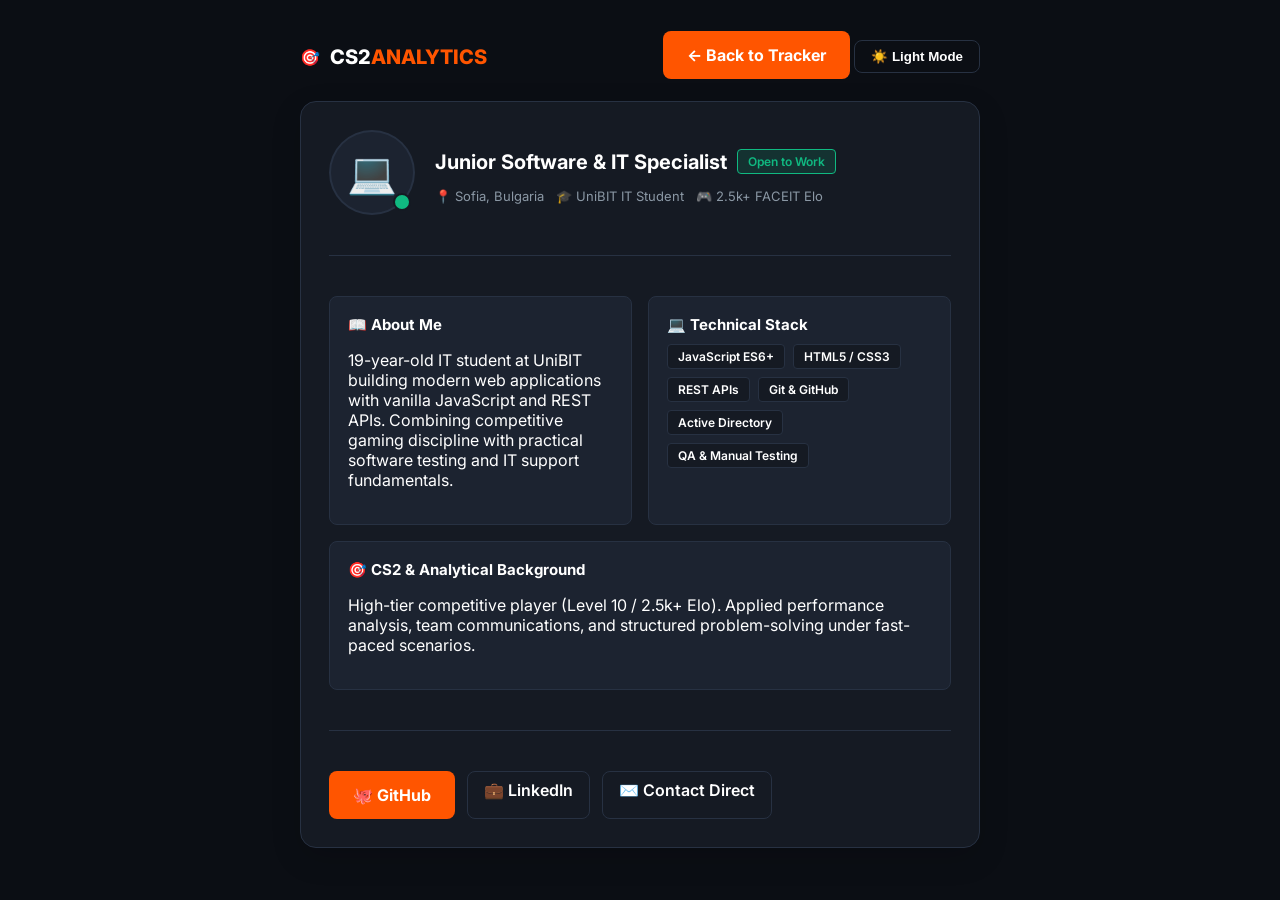
==== cs2-app-stats/index2.html @ f9d3f063 "Move project files and add api route" ====
<!DOCTYPE html>
<html lang="en" data-theme="dark">
<head>
  <meta charset="UTF-8">
  <meta name="viewport" content="width=device-width, initial-scale=1.0">
  <title>Developer Portfolio | CS2 Analytics</title>
  <link rel="stylesheet" href="style.css">
  <link href="https://fonts.googleapis.com/css2?family=Inter:wght@400;600;700;800&display=swap" rel="stylesheet">
  <script src="app.js" defer></script>
</head>
<body>

  <div class="app-container">
    
    <!-- Navbar -->
    <header class="navbar">
      <div class="logo">
        <span class="logo-icon">🎯</span>
        <h1>CS2<span>ANALYTICS</span></h1>
      </div>
      <div class="nav-actions">
        <a href="index.html" class="btn-primary nav-link">← Back to Tracker</a>
        <button id="theme-toggle" class="btn-secondary">☀️ Light Mode</button>
      </div>
    </header>

    <!-- Main Profile Card -->
    <main class="card dev-card">
      
      <!-- Hero Banner -->
      <div class="dev-header">
        <div class="dev-avatar-container">
          <div class="dev-avatar">💻</div>
          <span class="status-indicator" title="Available for hire"></span>
        </div>
        <div class="dev-intro">
          <div class="dev-title-row">
            <h2>Junior Software & IT Specialist</h2>
            <span class="badge badge-recruiter">Open to Work</span>
            <br>
            <br>
          </div>
          <div class="dev-meta">
            <span>📍 Sofia, Bulgaria</span>
            <span>🎓 UniBIT IT Student</span>
            <span>🎮 2.5k+ FACEIT Elo</span>
          </div>
        </div>
      </div>

      <hr class="divider">

      <!-- Highlights Grid -->
      <div class="dev-grid">
        
        <!-- About Section -->
        <div class="dev-box">
          <h3>📖 About Me</h3>
          <p class="bio-text">
            19-year-old IT student at UniBIT building modern web applications with vanilla JavaScript and REST APIs. Combining competitive gaming discipline with practical software testing and IT support fundamentals.
          </p>
        </div>

        <!-- Technical Skills -->
        <div class="dev-box">
          <h3>💻 Technical Stack</h3>
          <div class="tech-tags">
            <span class="tech-tag">JavaScript ES6+</span>
            <span class="tech-tag">HTML5 / CSS3</span>
            <span class="tech-tag">REST APIs</span>
            <span class="tech-tag">Git & GitHub</span>
            <span class="tech-tag">Active Directory</span>
            <span class="tech-tag">QA & Manual Testing</span>
          </div>
        </div>

      </div>

      <!-- Gaming & Analytical Mindset -->
      <div class="dev-box highlight-box">
        <h3>🎯 CS2 & Analytical Background</h3>
        <p class="bio-text">
          High-tier competitive player (Level 10 / 2.5k+ Elo). Applied performance analysis, team communications, and structured problem-solving under fast-paced scenarios.
        </p>
      </div>

      <hr class="divider">

      <!-- Recruiter Actions -->
      <div class="action-footer">
        <a href="https://github.com/Xnation19" target="_blank" rel="noopener noreferrer" class="btn-primary link-btn">
          <span>🐙</span> GitHub
        </a>
        
        <a href="https://www.linkedin.com/in/yanis-istaliyanov-aaa4543a5/" target="_blank" rel="noopener noreferrer" class="btn-secondary link-btn">
          <span>💼</span> LinkedIn
        </a>
        <a href="https://mail.google.com/mail/?view=cm&fs=1&to=yanisistaliyanov07@gmail.com" target="_blank" rel="noopener noreferrer" class="btn-secondary link-btn">
  <span>✉️</span> Contact Direct
</a>
      </div>

    </main>

  </div>

</body>
</html>
---- cs2-app-stats/style.css ----
:root {
  --bg-color: #0b0e14;
  --card-bg: #151a23;
  --box-bg: #1c2330;
  --text-primary: #ffffff;
  --text-secondary: #8b98a5;
  --accent-orange: #ff5500;
  --border-color: #273142;
  --radius-lg: 16px;
  --radius-sm: 8px;
  
  /* 1. Global smooth transition speed */
  --transition-speed: 0.35s ease-in-out;
}

[data-theme="light"] {
  --bg-color: #f3f5f8;
  --card-bg: #ffffff;
  --box-bg: #f8fafc;
  --text-primary: #0f172a;
  --text-secondary: #64748b;
  --border-color: #e2e8f0;
}

/* 2. Apply smooth transition to all color-changing elements */
body, 
.card, 
.stat-box, 
input, 
.btn-secondary, 
.badge, 
.divider {
  transition: background-color var(--transition-speed), 
              color var(--transition-speed), 
              border-color var(--transition-speed),
              box-shadow var(--transition-speed);
}

body {
  background-color: var(--bg-color);
  color: var(--text-primary);
  font-family: 'Inter', sans-serif;
  margin: 0;
  padding: 40px 20px;
  display: flex;
  justify-content: center;
}

.app-container { width: 100%; max-width: 680px; }
.navbar { display: flex; justify-content: space-between; align-items: center; margin-bottom: 28px; }
.logo { display: flex; align-items: center; gap: 10px; }
.logo h1 { font-size: 20px; font-weight: 800; margin: 0; }
.logo h1 span { color: var(--accent-orange); }

.btn-secondary { 
  background: transparent; 
  border: 1px solid var(--border-color); 
  color: var(--text-primary); 
  padding: 8px 16px; 
  border-radius: var(--radius-sm); 
  font-weight: 600; 
  cursor: pointer; 
}

.search-section { margin-bottom: 24px; }
.search-bar { display: flex; gap: 12px; }

input { 
  flex: 1; 
  padding: 14px 18px; 
  border-radius: var(--radius-sm); 
  border: 1px solid var(--border-color); 
  background: var(--card-bg); 
  color: var(--text-primary); 
  font-size: 15px; 
  outline: none; 
}

.btn-primary { 
  background-color: var(--accent-orange); 
  color: #fff; 
  border: none; 
  padding: 14px 24px; 
  border-radius: var(--radius-sm); 
  font-weight: 700; 
  cursor: pointer; 
  transition: transform 0.1s ease, background-color 0.2s ease;
}

.btn-primary:active {
  transform: scale(0.97);
}

.card { 
  background-color: var(--card-bg); 
  border: 1px solid var(--border-color); 
  border-radius: var(--radius-lg); 
  padding: 28px; 
  box-shadow: 0 10px 30px rgba(0,0,0,0.15);
}

.player-banner { display: flex; align-items: center; gap: 20px; }
#player-avatar { width: 80px; height: 80px; border-radius: 50%; border: 3px solid var(--accent-orange); object-fit: cover; }
.badges { display: flex; gap: 8px; }
.badge { background: var(--box-bg); border: 1px solid var(--border-color); color: var(--text-secondary); padding: 4px 10px; border-radius: 4px; font-size: 12px; font-weight: 600; }
.badge-lvl10 { background: rgba(255, 85, 0, 0.15); color: var(--accent-orange); border-color: var(--accent-orange); }
.divider { border: none; border-top: 1px solid var(--border-color); margin: 24px 0; }
.stats-grid { display: grid; grid-template-columns: repeat(2, 1fr); gap: 16px; }
.stat-box { background: var(--box-bg); padding: 18px; border-radius: var(--radius-sm); border: 1px solid var(--border-color); text-align: center; }
.stat-label { display: block; font-size: 13px; color: var(--text-secondary); font-weight: 600; margin-bottom: 6px; }
.stat-value { font-size: 24px; font-weight: 800; color: var(--text-primary); }
#stat-elo { color: var(--accent-orange); } 

a {
  text-decoration: none;
}


.action-footer {
  display: flex;
  gap: 12px; 
  flex-wrap: wrap; 
}



/* --- Developer Portfolio Styles (index2.html) --- */
.dev-card {
  display: flex;
  flex-direction: column;
  gap: 16px;
}

.dev-header {
  display: flex;
  align-items: center;
  gap: 20px;
}

.dev-avatar-container {
  position: relative;
  font-size: 40px;
  background: var(--box-bg);
  padding: 16px;
  border-radius: 50%;
  border: 2px solid var(--border-color);
  display: flex;
  align-items: center;
  justify-content: center;
}

.status-indicator {
  position: absolute;
  bottom: 2px;
  right: 2px;
  width: 14px;
  height: 14px;
  background-color: #10b981;
  border: 2px solid var(--card-bg);
  border-radius: 50%;
}

.dev-title-row {
  display: flex;
  align-items: center;
  gap: 10px;
  flex-wrap: wrap;
}

.dev-title-row h2 {
  margin: 0;
  font-size: 20px;
}

.badge-recruiter {
  background: rgba(16, 185, 129, 0.15);
  color: #10b981;
  border: 1px solid #10b981;
}

.dev-meta {
  display: flex;
  gap: 12px;
  font-size: 13px;
  color: var(--text-secondary);
  margin-top: 6px;
  flex-wrap: wrap;
}

.dev-grid {
  display: grid;
  grid-template-columns: repeat(auto-fit, minmax(260px, 1fr));
  gap: 16px;
}

.dev-box {
  background: var(--box-bg);
  padding: 18px;
  border-radius: var(--radius-sm);
  border: 1px solid var(--border-color);
}

.dev-box h3 {
  margin-top: 0;
  margin-bottom: 10px;
  font-size: 15px;
}

.tech-tags {
  display: flex;
  flex-wrap: wrap;
  gap: 8px;
}

.tech-tag {
  background: var(--card-bg);
  border: 1px solid var(--border-color);
  color: var(--text-primary);
  padding: 4px 10px;
  border-radius: 4px;
  font-size: 12px;
  font-weight: 600;
}
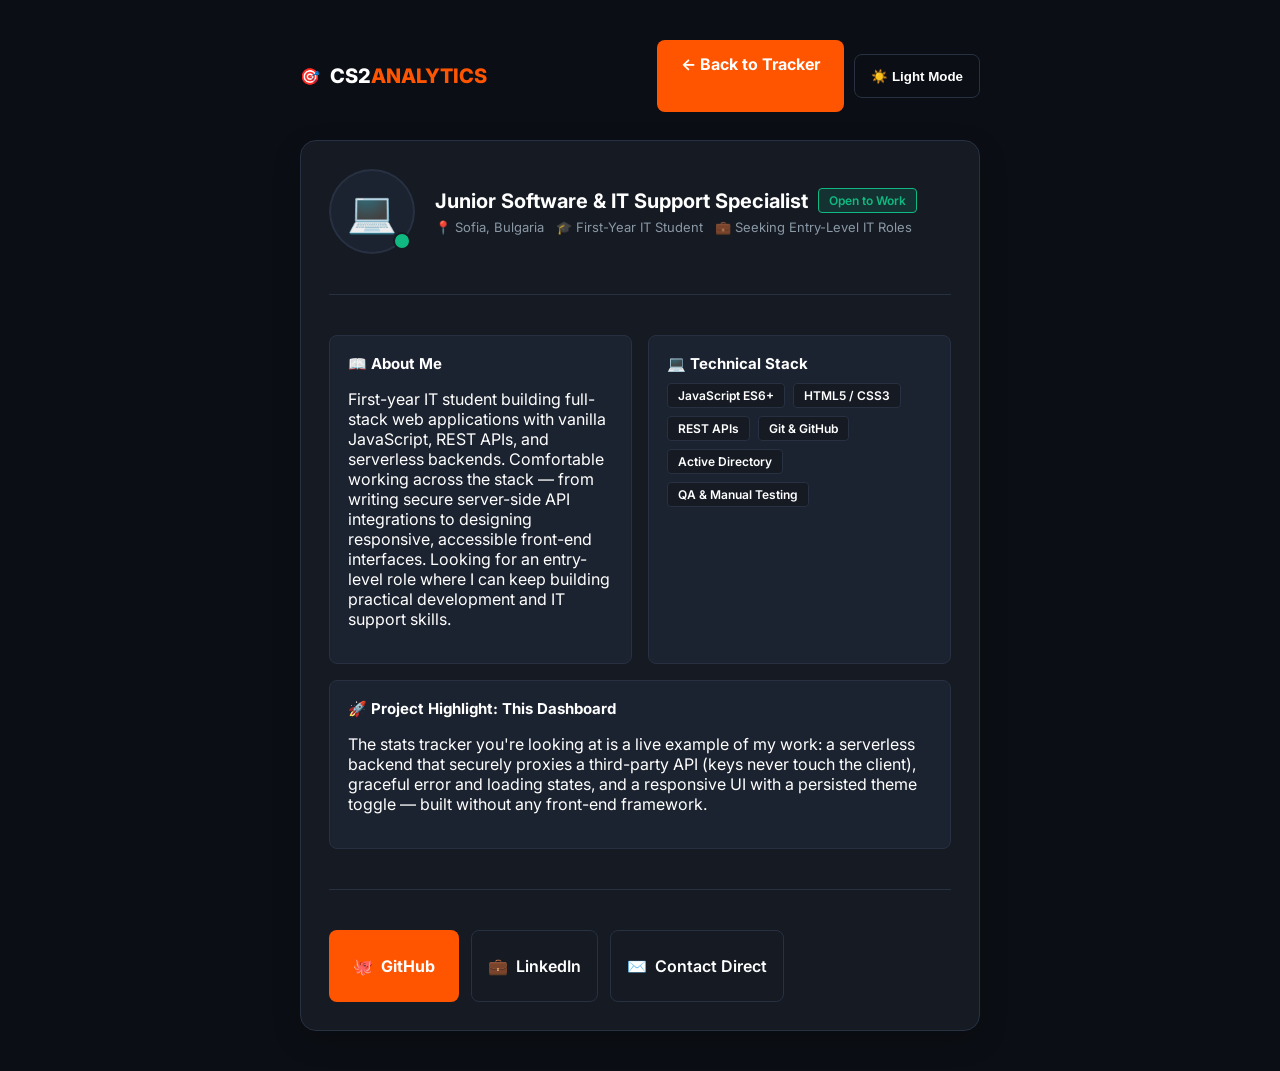
==== commit 1ba749e5: "updated code (polished)" ====
--- a/cs2-app-stats/index2.html
+++ b/cs2-app-stats/index2.html
@@ -35,15 +35,13 @@
         </div>
         <div class="dev-intro">
           <div class="dev-title-row">
-            <h2>Junior Software & IT Specialist</h2>
+            <h2>Junior Software & IT Support Specialist</h2>
             <span class="badge badge-recruiter">Open to Work</span>
-            <br>
-            <br>
           </div>
           <div class="dev-meta">
             <span>📍 Sofia, Bulgaria</span>
-            <span>🎓 UniBIT IT Student</span>
-            <span>🎮 2.5k+ FACEIT Elo</span>
+            <span>🎓 First-Year IT Student</span>
+            <span>💼 Seeking Entry-Level IT Roles</span>
           </div>
         </div>
       </div>
@@ -57,7 +55,7 @@
         <div class="dev-box">
           <h3>📖 About Me</h3>
           <p class="bio-text">
-            19-year-old IT student at UniBIT building modern web applications with vanilla JavaScript and REST APIs. Combining competitive gaming discipline with practical software testing and IT support fundamentals.
+            First-year IT student building full-stack web applications with vanilla JavaScript, REST APIs, and serverless backends. Comfortable working across the stack — from writing secure server-side API integrations to designing responsive, accessible front-end interfaces. Looking for an entry-level role where I can keep building practical development and IT support skills.
           </p>
         </div>
 
@@ -76,11 +74,11 @@
 
       </div>
 
-      <!-- Gaming & Analytical Mindset -->
+      <!-- Project Highlight -->
       <div class="dev-box highlight-box">
-        <h3>🎯 CS2 & Analytical Background</h3>
+        <h3>🚀 Project Highlight: This Dashboard</h3>
         <p class="bio-text">
-          High-tier competitive player (Level 10 / 2.5k+ Elo). Applied performance analysis, team communications, and structured problem-solving under fast-paced scenarios.
+          The stats tracker you're looking at is a live example of my work: a serverless backend that securely proxies a third-party API (keys never touch the client), graceful error and loading states, and a responsive UI with a persisted theme toggle — built without any front-end framework.
         </p>
       </div>
 
--- a/cs2-app-stats/style.css
+++ b/cs2-app-stats/style.css
@@ -8,8 +8,6 @@
   --border-color: #273142;
   --radius-lg: 16px;
   --radius-sm: 8px;
-  
-  /* 1. Global smooth transition speed */
   --transition-speed: 0.35s ease-in-out;
 }
 
@@ -22,16 +20,9 @@
   --border-color: #e2e8f0;
 }
 
-/* 2. Apply smooth transition to all color-changing elements */
-body, 
-.card, 
-.stat-box, 
-input, 
-.btn-secondary, 
-.badge, 
-.divider {
-  transition: background-color var(--transition-speed), 
-              color var(--transition-speed), 
+body, .card, .stat-box, input, .btn-secondary, .badge, .divider {
+  transition: background-color var(--transition-speed),
+              color var(--transition-speed),
               border-color var(--transition-speed),
               box-shadow var(--transition-speed);
 }
@@ -48,56 +39,94 @@
 
 .app-container { width: 100%; max-width: 680px; }
 .navbar { display: flex; justify-content: space-between; align-items: center; margin-bottom: 28px; }
+.nav-actions { display: flex; align-items: center; gap: 10px; }
 .logo { display: flex; align-items: center; gap: 10px; }
 .logo h1 { font-size: 20px; font-weight: 800; margin: 0; }
 .logo h1 span { color: var(--accent-orange); }
 
-.btn-secondary { 
-  background: transparent; 
-  border: 1px solid var(--border-color); 
-  color: var(--text-primary); 
-  padding: 8px 16px; 
-  border-radius: var(--radius-sm); 
-  font-weight: 600; 
-  cursor: pointer; 
+.btn-secondary {
+  background: transparent;
+  border: 1px solid var(--border-color);
+  color: var(--text-primary);
+  padding: 8px 16px;
+  border-radius: var(--radius-sm);
+  font-weight: 600;
+  cursor: pointer;
 }
 
 .search-section { margin-bottom: 24px; }
 .search-bar { display: flex; gap: 12px; }
 
-input { 
-  flex: 1; 
-  padding: 14px 18px; 
-  border-radius: var(--radius-sm); 
-  border: 1px solid var(--border-color); 
-  background: var(--card-bg); 
-  color: var(--text-primary); 
-  font-size: 15px; 
-  outline: none; 
-}
-
-.btn-primary { 
-  background-color: var(--accent-orange); 
-  color: #fff; 
-  border: none; 
-  padding: 14px 24px; 
-  border-radius: var(--radius-sm); 
-  font-weight: 700; 
-  cursor: pointer; 
+input {
+  flex: 1;
+  padding: 14px 18px;
+  border-radius: var(--radius-sm);
+  border: 1px solid var(--border-color);
+  background: var(--card-bg);
+  color: var(--text-primary);
+  font-size: 16px;
+  outline: none;
+}
+
+.btn-primary {
+  background-color: var(--accent-orange);
+  color: #fff;
+  border: none;
+  padding: 14px 24px;
+  border-radius: var(--radius-sm);
+  font-weight: 700;
+  cursor: pointer;
+  min-height: 44px;
   transition: transform 0.1s ease, background-color 0.2s ease;
 }
 
-.btn-primary:active {
-  transform: scale(0.97);
-}
-
-.card { 
-  background-color: var(--card-bg); 
-  border: 1px solid var(--border-color); 
-  border-radius: var(--radius-lg); 
-  padding: 28px; 
+.btn-secondary, .theme-toggle, #search-btn { min-height: 44px; }
+
+.player-identity h2 {
+  max-width: 100%;
+  overflow: hidden;
+  text-overflow: ellipsis;
+  white-space: nowrap;
+}
+
+.btn-primary:active { transform: scale(0.97); }
+
+.card {
+  background-color: var(--card-bg);
+  border: 1px solid var(--border-color);
+  border-radius: var(--radius-lg);
+  padding: 28px;
   box-shadow: 0 10px 30px rgba(0,0,0,0.15);
 }
+
+.hidden { display: none !important; }
+
+.error-banner {
+  margin-top: 12px;
+  padding: 12px 16px;
+  border-radius: var(--radius-sm);
+  background: rgba(239, 68, 68, 0.12);
+  border: 1px solid #ef4444;
+  color: #ef4444;
+  font-size: 14px;
+  font-weight: 600;
+}
+
+.spinner {
+  display: inline-block;
+  width: 14px;
+  height: 14px;
+  border: 2px solid rgba(255, 255, 255, 0.4);
+  border-top-color: #fff;
+  border-radius: 50%;
+  animation: spin 0.6s linear infinite;
+  margin-right: 8px;
+  vertical-align: middle;
+}
+
+@keyframes spin { to { transform: rotate(360deg); } }
+
+.btn-primary:disabled { opacity: 0.7; cursor: not-allowed; }
 
 .player-banner { display: flex; align-items: center; gap: 20px; }
 #player-avatar { width: 80px; height: 80px; border-radius: 50%; border: 3px solid var(--accent-orange); object-fit: cover; }
@@ -109,33 +138,15 @@
 .stat-box { background: var(--box-bg); padding: 18px; border-radius: var(--radius-sm); border: 1px solid var(--border-color); text-align: center; }
 .stat-label { display: block; font-size: 13px; color: var(--text-secondary); font-weight: 600; margin-bottom: 6px; }
 .stat-value { font-size: 24px; font-weight: 800; color: var(--text-primary); }
-#stat-elo { color: var(--accent-orange); } 
-
-a {
-  text-decoration: none;
-}
-
-
-.action-footer {
-  display: flex;
-  gap: 12px; 
-  flex-wrap: wrap; 
-}
-
-
-
-/* --- Developer Portfolio Styles (index2.html) --- */
-.dev-card {
-  display: flex;
-  flex-direction: column;
-  gap: 16px;
-}
-
-.dev-header {
-  display: flex;
-  align-items: center;
-  gap: 20px;
-}
+#stat-elo { color: var(--accent-orange); }
+
+a { text-decoration: none; }
+
+.action-footer { display: flex; gap: 12px; flex-wrap: wrap; }
+.link-btn { display: inline-flex; align-items: center; gap: 8px; }
+
+.dev-card { display: flex; flex-direction: column; gap: 16px; }
+.dev-header { display: flex; align-items: center; gap: 20px; }
 
 .dev-avatar-container {
   position: relative;
@@ -160,64 +171,39 @@
   border-radius: 50%;
 }
 
-.dev-title-row {
-  display: flex;
-  align-items: center;
-  gap: 10px;
-  flex-wrap: wrap;
-}
-
-.dev-title-row h2 {
-  margin: 0;
-  font-size: 20px;
-}
-
-.badge-recruiter {
-  background: rgba(16, 185, 129, 0.15);
-  color: #10b981;
-  border: 1px solid #10b981;
-}
-
-.dev-meta {
-  display: flex;
-  gap: 12px;
-  font-size: 13px;
-  color: var(--text-secondary);
-  margin-top: 6px;
-  flex-wrap: wrap;
-}
-
-.dev-grid {
-  display: grid;
-  grid-template-columns: repeat(auto-fit, minmax(260px, 1fr));
-  gap: 16px;
-}
-
-.dev-box {
-  background: var(--box-bg);
-  padding: 18px;
-  border-radius: var(--radius-sm);
-  border: 1px solid var(--border-color);
-}
-
-.dev-box h3 {
-  margin-top: 0;
-  margin-bottom: 10px;
-  font-size: 15px;
-}
-
-.tech-tags {
-  display: flex;
-  flex-wrap: wrap;
-  gap: 8px;
-}
-
-.tech-tag {
-  background: var(--card-bg);
-  border: 1px solid var(--border-color);
-  color: var(--text-primary);
-  padding: 4px 10px;
-  border-radius: 4px;
-  font-size: 12px;
-  font-weight: 600;
+.dev-title-row { display: flex; align-items: center; gap: 10px; flex-wrap: wrap; }
+.dev-title-row h2 { margin: 0; font-size: 20px; }
+.badge-recruiter { background: rgba(16, 185, 129, 0.15); color: #10b981; border: 1px solid #10b981; }
+.dev-meta { display: flex; gap: 12px; font-size: 13px; color: var(--text-secondary); margin-top: 6px; flex-wrap: wrap; }
+.dev-grid { display: grid; grid-template-columns: repeat(auto-fit, minmax(260px, 1fr)); gap: 16px; }
+.dev-box { background: var(--box-bg); padding: 18px; border-radius: var(--radius-sm); border: 1px solid var(--border-color); }
+.dev-box h3 { margin-top: 0; margin-bottom: 10px; font-size: 15px; }
+.tech-tags { display: flex; flex-wrap: wrap; gap: 8px; }
+.tech-tag { background: var(--card-bg); border: 1px solid var(--border-color); color: var(--text-primary); padding: 4px 10px; border-radius: 4px; font-size: 12px; font-weight: 600; }
+
+@media (max-width: 660px) {
+  body { padding: 20px 12px; }
+  .navbar { flex-wrap: wrap; gap: 12px; }
+  .nav-actions { width: 100%; }
+  .nav-actions .nav-link { flex: 1; text-align: center; }
+  .search-bar { flex-direction: column; }
+  .btn-primary { width: 100%; }
+  .card { padding: 20px; }
+  .player-banner { gap: 14px; }
+  #player-avatar { width: 64px; height: 64px; }
+  .player-identity h2 { font-size: 18px; }
+  .stats-grid { grid-template-columns: 1fr 1fr; gap: 10px; }
+  .stat-box { padding: 12px; }
+  .stat-value { font-size: 20px; }
+  .dev-header { flex-direction: column; text-align: center; }
+  .dev-meta { justify-content: center; }
+  .dev-title-row { justify-content: center; }
+  .action-footer { flex-direction: column; }
+  .action-footer .link-btn { justify-content: center; text-align: center; }
+}
+
+@media (max-width: 380px) {
+  .logo h1 { font-size: 16px; }
+  .stats-grid { grid-template-columns: 1fr; }
+  .badges { flex-wrap: wrap; }
 }
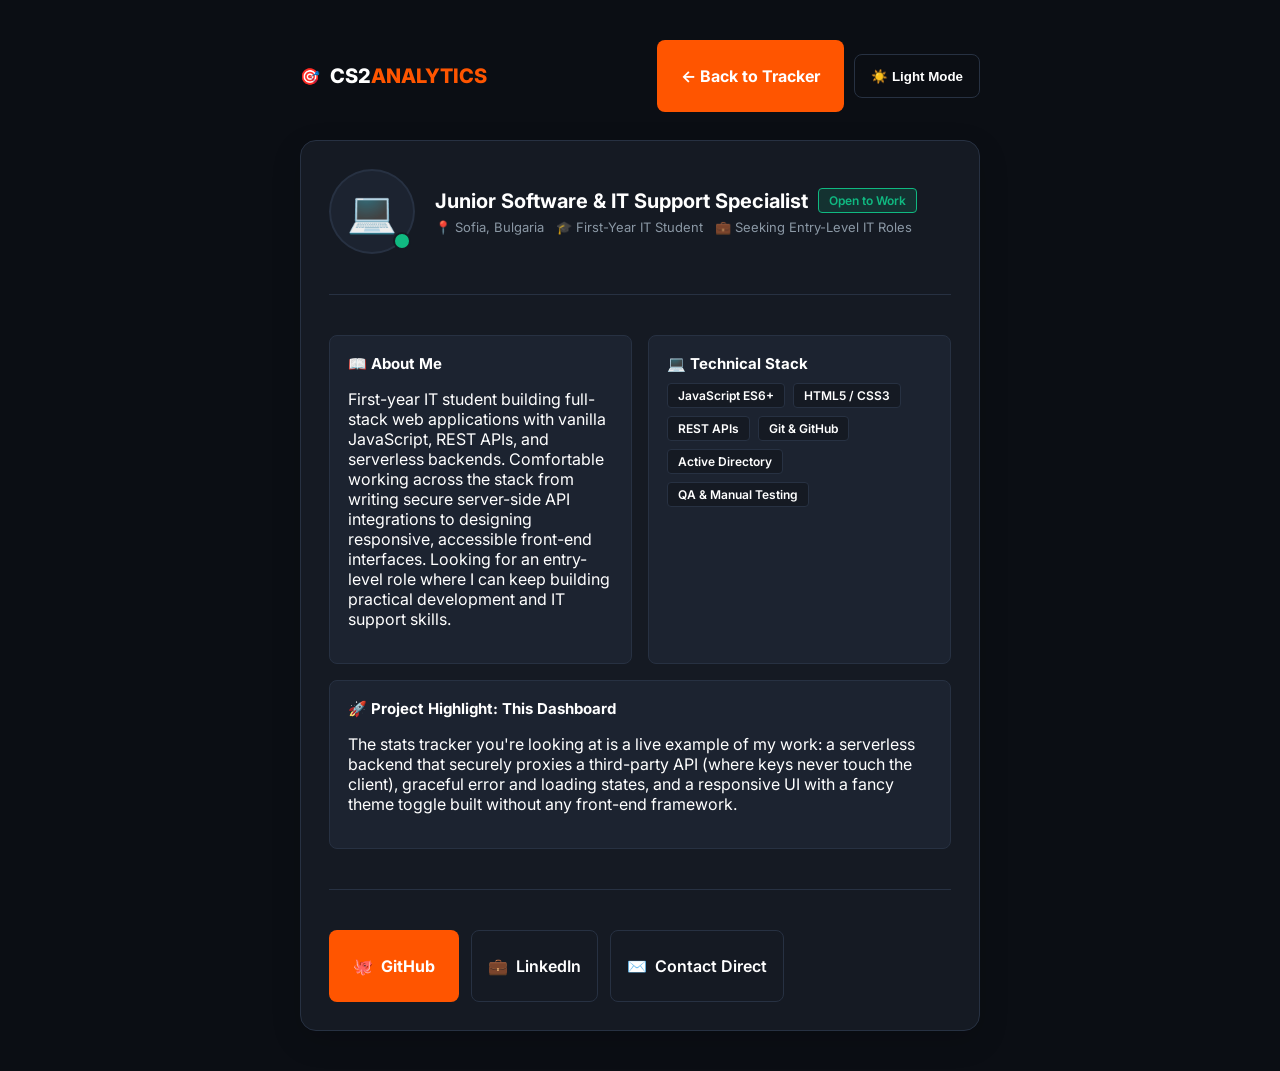
==== commit c33e7389: "updated HTML" ====
--- a/cs2-app-stats/index2.html
+++ b/cs2-app-stats/index2.html
@@ -55,7 +55,7 @@
         <div class="dev-box">
           <h3>📖 About Me</h3>
           <p class="bio-text">
-            First-year IT student building full-stack web applications with vanilla JavaScript, REST APIs, and serverless backends. Comfortable working across the stack — from writing secure server-side API integrations to designing responsive, accessible front-end interfaces. Looking for an entry-level role where I can keep building practical development and IT support skills.
+            First-year IT student building full-stack web applications with vanilla JavaScript, REST APIs, and serverless backends. Comfortable working across the stack from writing secure server-side API integrations to designing responsive, accessible front-end interfaces. Looking for an entry-level role where I can keep building practical development and IT support skills.
           </p>
         </div>
 
@@ -78,7 +78,7 @@
       <div class="dev-box highlight-box">
         <h3>🚀 Project Highlight: This Dashboard</h3>
         <p class="bio-text">
-          The stats tracker you're looking at is a live example of my work: a serverless backend that securely proxies a third-party API (keys never touch the client), graceful error and loading states, and a responsive UI with a persisted theme toggle — built without any front-end framework.
+          The stats tracker you're looking at is a live example of my work: a serverless backend that securely proxies a third-party API (where keys never touch the client), graceful error and loading states, and a responsive UI with a fancy theme toggle built without any front-end framework.
         </p>
       </div>
 
--- a/cs2-app-stats/style.css
+++ b/cs2-app-stats/style.css
@@ -52,6 +52,14 @@
   border-radius: var(--radius-sm);
   font-weight: 600;
   cursor: pointer;
+}
+
+.nav-link {
+  display: inline-flex;
+  align-items: center;
+  justify-content: center;
+  gap: 6px;
+  text-align: center;
 }
 
 .search-section { margin-bottom: 24px; }
